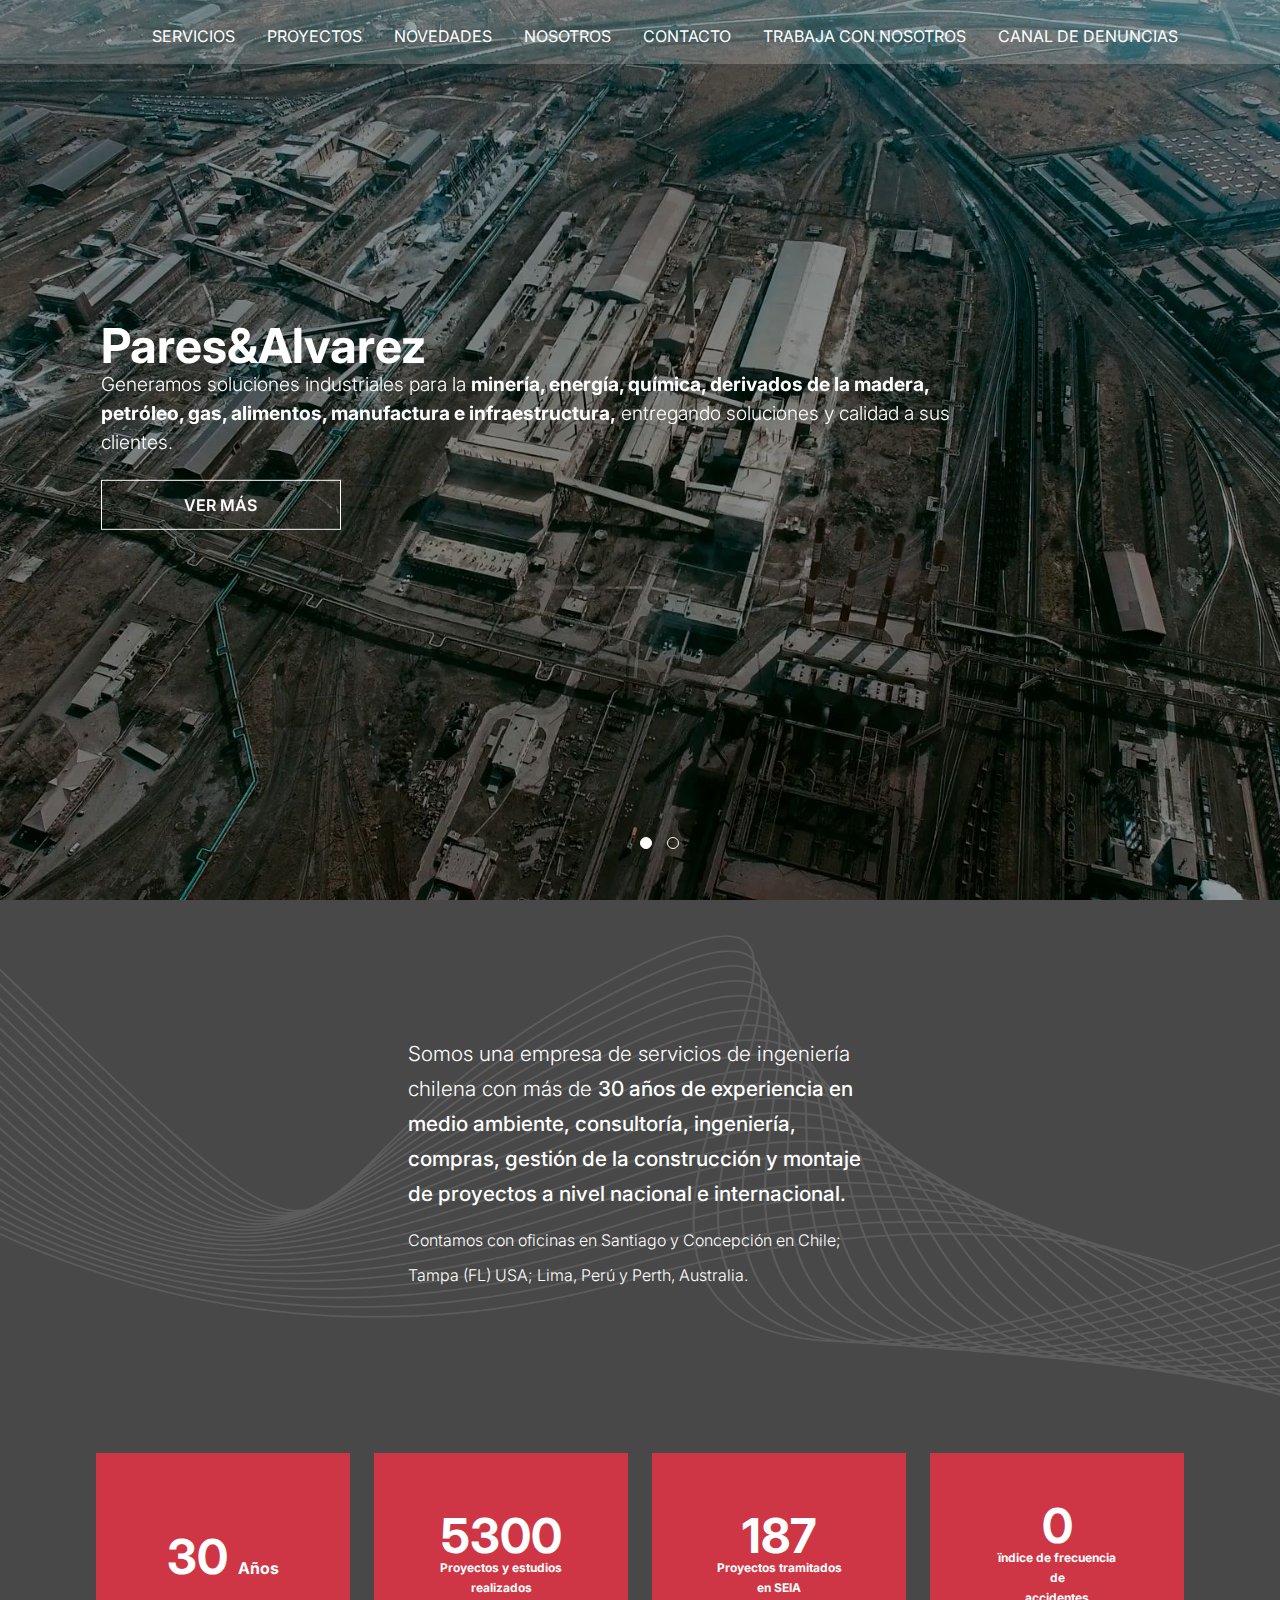
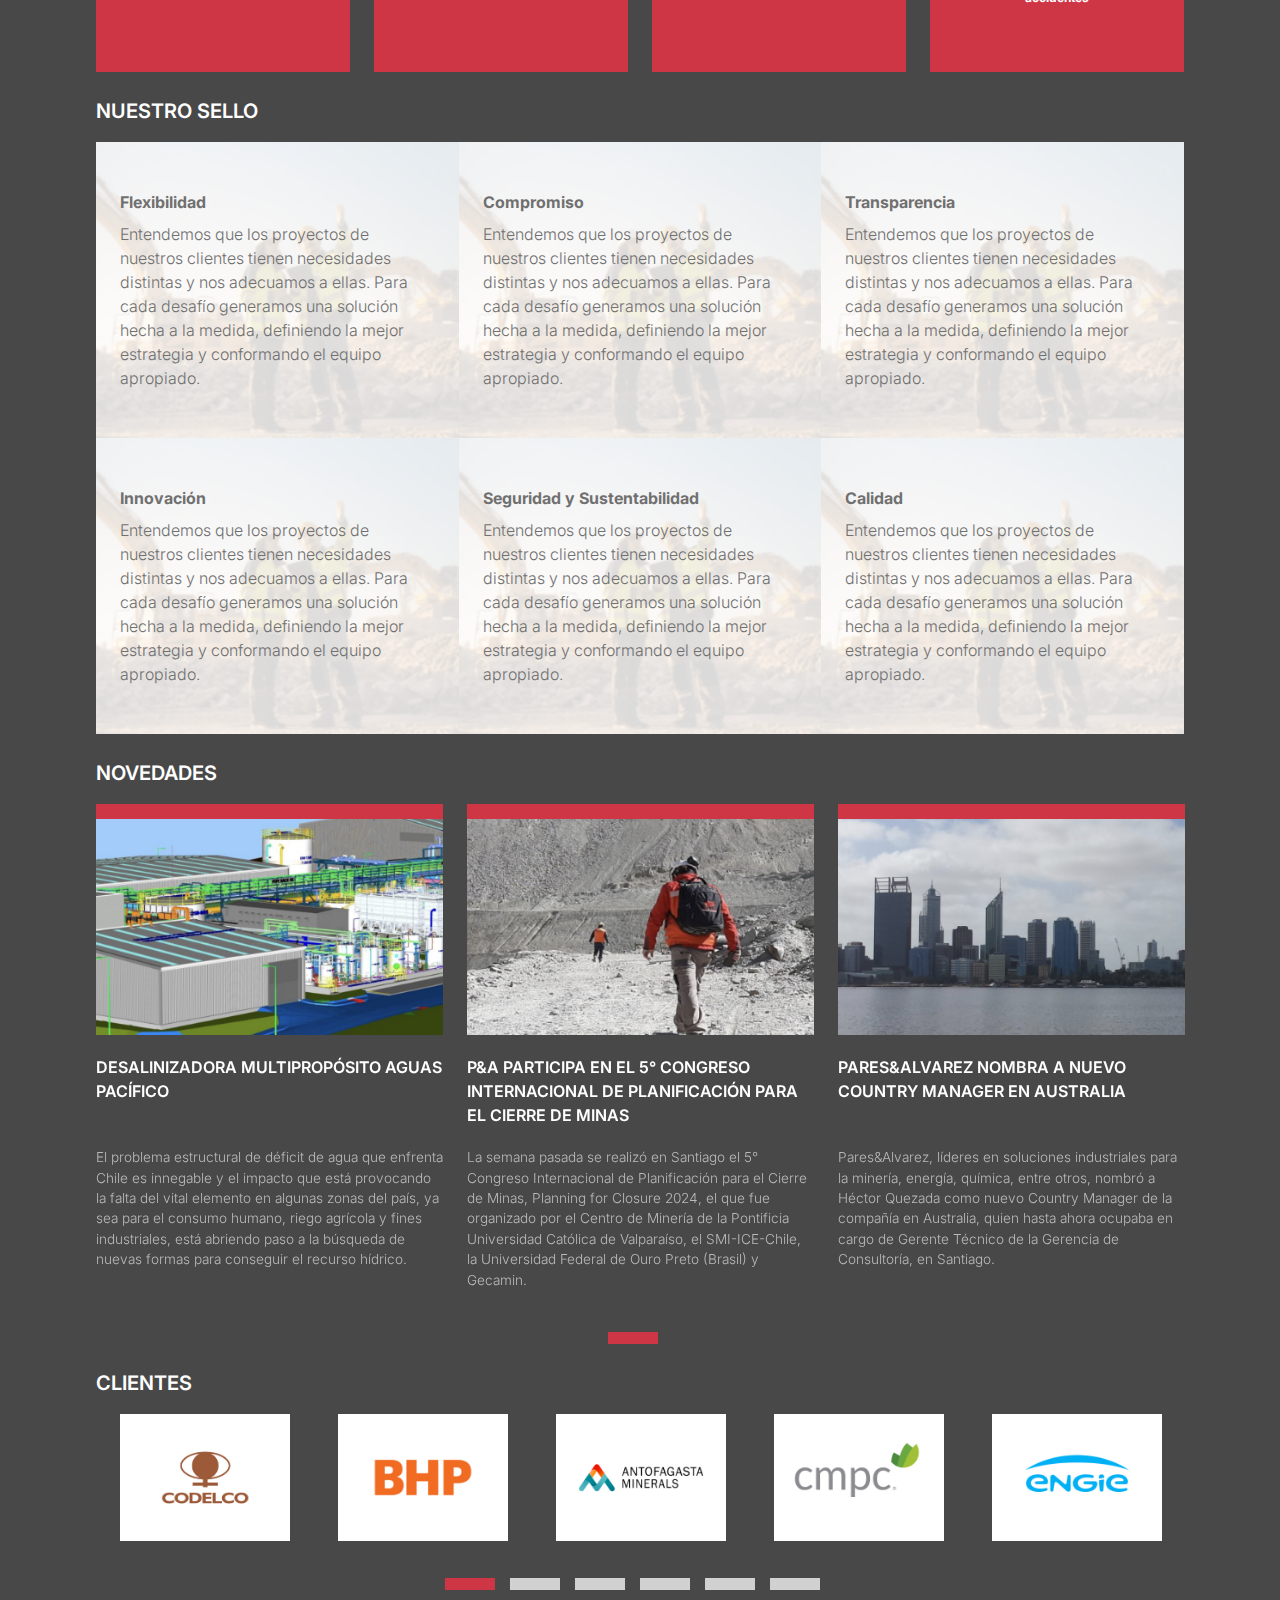
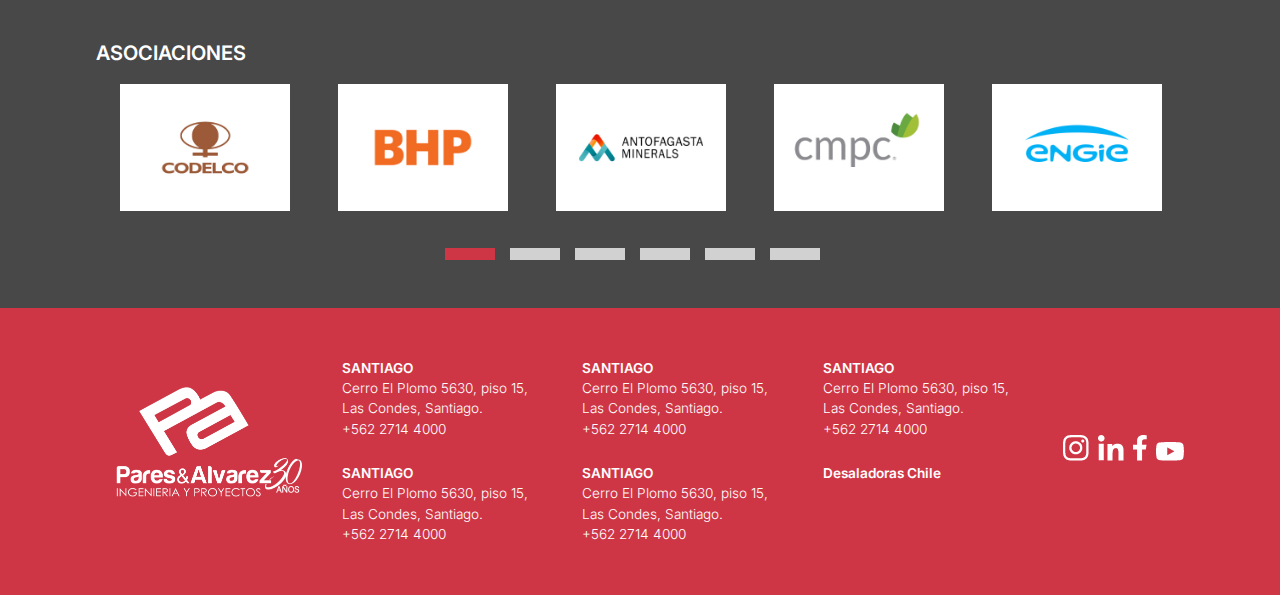
==== index.html @ e7b86f05 "first commit" ====
<!DOCTYPE html>
<html lang="en">
<head>
	<meta charset="UTF-8">
	<meta name="viewport" content="width=device-width, initial-scale=1.0">
	<link rel="stylesheet" href="css/bulma.min.css" />
	<link rel="stylesheet" href="css/main.css" />
	<link rel="stylesheet" href="css/menu.css" />
	<link rel="stylesheet" href="css/fontawesome/css/all.min.css" media="all"/>
	<link rel="stylesheet" href="js/slick/slick.min.css" />
	<link rel="preconnect" href="https://fonts.googleapis.com">
	<link rel="preconnect" href="https://fonts.gstatic.com" crossorigin>
	<link href="https://fonts.googleapis.com/css2?family=Inter:ital,opsz,wght@0,14..32,100..900;1,14..32,100..900&display=swap" rel="stylesheet">

	<script type="text/javascript" src="js/jquery-3.6.0.min.js"></script>
	<script type="text/javascript" src="js/main.js"></script>
	<script type="text/javascript" src="js/slick/slick.min.js"></script>
	<title>Pares&Alvarez</title>

</head>
<body>
	<header class="cabecera-sitio pt-4 pb-2">
		<div class="wrapper">
			<div class="columns is-vcentered is-mobile">
				<div class="column logo">
					<a href="">
						<img src="img/logo-header.png" alt="">
					</a>
				</div>
				<div class="column menu-rrss is-narrow">
					<div class="columns is-vcentered is-mobile">
						<div class="column menu">
							<nav>
								<ul>
									<li><a href="servicios.html">servicios</a></li>
									<li><a href="proyectos.html">proyectos</a></li>
									<li><a href="novedades.html">novedades</a></li>
									<li><a href="nosotros.html">nosotros</a></li>
									<li><a href="contacto.html">contacto</a></li>
									<li><a href="https://webmail.pyaing.cl/intranet/cv.php">trabaja con nosotros</a></li>
									<li><a href="https://denuncias.pya.cl/">canal de denuncias</a></li>
								</ul>
							</nav>
						</div>
						<div class="column rrss is-narrow">
							<a href=""></a>
						</div>
						<div class="column is-narrow is-hidden-tablet">
							<a href="" class="btn-movil">
								<i class="fa-solid fa-bars primero"></i>
							</a>
						</div>
					</div>
				</div>
			</div>
		</div>
	</header>
	<div class="banner-home" style="background: url(img/banner-home.jpg) center center / cover no-repeat;">
		<div class="slider-banner">
			<div class="item is-relative">
				<div class="contenido-banner px-5 mb-6">
					<p class="titulo-banner is">Pares&Alvarez</p>
					<p class="subtitulo-banner mb-5">Generamos soluciones industriales para la <strong>minería, energía, química, derivados de la madera, petróleo, gas, alimentos, manufactura e infraestructura,</strong> entregando soluciones y calidad a sus clientes.</p>
					<a class="btn-vermas" href="#">Ver Más</a>
				</div>
			</div>
			<div class="item is-relative">
				<div class="contenido-banner px-5 mb-6">
					<p class="titulo-banner is">Pares&Alvarez</p>
					<p class="subtitulo-banner mb-5">Generamos soluciones industriales para la <strong>minería, energía, química, derivados de la madera, petróleo, gas, alimentos, manufactura e infraestructura,</strong> entregando soluciones y calidad a sus clientes.</p>
					<a class="btn-vermas" href="#">Ver Más</a>
				</div>
			</div>
		</div>
		<div class="dots"></div>
	</div>
	<div class="py-6" style="background: url('img/bg-text.png') center center / cover no-repeat;">
		<div class="wrap">
			<div class="columns is-centered">
				<div class="column is-5 content contenido-home">
					<h2>
						Somos una empresa de servicios de ingeniería chilena con más de <strong>30 años de experiencia en medio ambiente, consultoría, ingeniería, compras, gestión de la construcción y montaje de proyectos a nivel nacional e internacional.</strong>
					</h2>
					<p class="is-size-6">Contamos con oficinas en Santiago y Concepción en Chile; Tampa (FL) USA; Lima, Perú y Perth, Australia.</p>
				</div>
			</div>			
		</div>
	</div>
	<div class="indicadores py-5">
		<div class="wrap">
			<div class="columns is-centered is-multiline is-mobile">
				<div class="column is-3-tablet is-6-mobile">
					<div class="cuadro-indicador">
						<p class="has-text-white is-size-1 has-text-weight-bold has-text-centered">30 <span class="is-size-6 has-text-white">Años</span></p>
					</div>
				</div>
				<div class="column is-3-tablet is-6-mobile">
					<div class="cuadro-indicador">
						<div>
						<p class="has-text-white is-size-1 has-text-weight-bold has-text-centered mb-3">5300 </p>
						<p class="has-text-white has-text-weight-bold has-text-centered is-size-7">Proyectos y estudios <br> realizados</p>							
						</div>
					</div>
				</div>
				<div class="column is-3-tablet is-6-mobile">
					<div class="cuadro-indicador">
						<div>
						<p class="has-text-white is-size-1 has-text-weight-bold has-text-centered mb-3">187 </p>
						<p class="has-text-white has-text-weight-bold has-text-centered is-size-7">Proyectos tramitados <br> en SEIA</p>							
						</div>
					</div>
				</div>
				<div class="column is-3-tablet is-6-mobile">
					<div class="cuadro-indicador">
						<div>
						<p class="has-text-white is-size-1 has-text-weight-bold has-text-centered mb-3">0  </p>
						<p class="has-text-white has-text-weight-bold has-text-centered is-size-7">ïndice de frecuencia de <br> accidentes</p>							
						</div>
					</div>
				</div>
			</div>
		</div>
	</div>
	<div class="nuestro-sello">
		<div class="wrap">
			<p class="titulo-seccion is-size-5 mb-4">NUESTRO SELLO</p>
			<div class="columns is-multiline is-gapless">
				<div class="column is-4 bg-sello">
					<div class="py-6 px-5" style="background:url(img/flexibilidad.png)  center center / cover no-repeat">
						<p class="has-text-weight-bold mb-2">Flexibilidad</p>
						<p class="has-text-weight-light">Entendemos que los proyectos de nuestros clientes tienen necesidades distintas y nos adecuamos a ellas. Para cada desafío generamos una solución hecha a la medida, definiendo la mejor estrategia y conformando el equipo apropiado.</p>
					</div>
					
				</div>
				<div class="column is-4 bg-sello">
					<div class="py-6 px-5" style="background:url(img/flexibilidad.png)  center center / cover no-repeat">
						<p class="has-text-weight-bold mb-2">Compromiso</p>
						<p class="has-text-weight-light">Entendemos que los proyectos de nuestros clientes tienen necesidades distintas y nos adecuamos a ellas. Para cada desafío generamos una solución hecha a la medida, definiendo la mejor estrategia y conformando el equipo apropiado.</p>
					</div>
					
				</div>
				<div class="column is-4 bg-sello">
					<div class="py-6 px-5" style="background:url(img/flexibilidad.png)  center center / cover no-repeat">
						<p class="has-text-weight-bold mb-2">Transparencia</p>
						<p class="has-text-weight-light">Entendemos que los proyectos de nuestros clientes tienen necesidades distintas y nos adecuamos a ellas. Para cada desafío generamos una solución hecha a la medida, definiendo la mejor estrategia y conformando el equipo apropiado.</p>
					</div>
					
				</div>
				<div class="column is-4 bg-sello">
					<div class="py-6 px-5" style="background:url(img/flexibilidad.png)  center center / cover no-repeat">
						<p class="has-text-weight-bold mb-2">Innovación</p>
						<p class="has-text-weight-light">Entendemos que los proyectos de nuestros clientes tienen necesidades distintas y nos adecuamos a ellas. Para cada desafío generamos una solución hecha a la medida, definiendo la mejor estrategia y conformando el equipo apropiado.</p>
					</div>
					
				</div>
				<div class="column is-4 bg-sello">
					<div class="py-6 px-5" style="background:url(img/flexibilidad.png)  center center / cover no-repeat">
						<p class="has-text-weight-bold mb-2">Seguridad y Sustentabilidad</p>
						<p class="has-text-weight-light">Entendemos que los proyectos de nuestros clientes tienen necesidades distintas y nos adecuamos a ellas. Para cada desafío generamos una solución hecha a la medida, definiendo la mejor estrategia y conformando el equipo apropiado.</p>
					</div>
					
				</div>
				<div class="column is-4 bg-sello">
					<div class="py-6 px-5" style="background:url(img/flexibilidad.png)  center center / cover no-repeat">
						<p class="has-text-weight-bold mb-2">Calidad</p>
						<p class="has-text-weight-light">Entendemos que los proyectos de nuestros clientes tienen necesidades distintas y nos adecuamos a ellas. Para cada desafío generamos una solución hecha a la medida, definiendo la mejor estrategia y conformando el equipo apropiado.</p>
					</div>
					
				</div>
			</div>
		</div>
	</div>
	<div class="novedades mt-5">
		<div class="wrap">
			<p class="titulo-seccion is-size-5 mb-4">NOVEDADES</p>
			<div class="columns slider-novedades is-flex flex-direction-column">
				<div class="column is-4">
					<div class="img-novedad">
						<div class="linea"></div>
						<figure class="image is-3by2">
						  <img src="img/nota1.png" />
						</figure>
					</div>
					<p class="titulo-novedad">
						DESALINIZADORA MULTIPROPÓSITO AGUAS PACíFICO
					</p>
					<div class="content extracto">
						<p>
							El problema estructural de déficit de agua que enfrenta Chile es innegable y el impacto que está provocando la falta del vital elemento en algunas zonas del país, ya sea para el consumo humano, riego agrícola y fines industriales, está abriendo paso a la búsqueda de nuevas formas para conseguir el recurso hídrico.
						</p>
					</div>
				</div>	
				<div class="column is-4">
					<div class="img-novedad">
						<div class="linea"></div>
						<figure class="image is-3by2">
						  <img src="img/nota2.png" />
						</figure>
					</div>
					<p class="titulo-novedad">
						P&A PARTICIPA EN EL 5° CONGRESO INTERNACIONAL DE PLANIFICACIóN PARA EL CIERRE DE MINAS
					</p>
					<div class="content extracto">
						<p>
							La semana pasada se realizó en Santiago el 5° Congreso Internacional de Planificación para el Cierre de Minas, Planning for Closure 2024, el que fue organizado por el Centro de Minería de la Pontificia Universidad Católica de Valparaíso, el SMI-ICE-Chile, la Universidad Federal de Ouro Preto (Brasil) y Gecamin.
						</p>
					</div>
				</div>
				<div class="column is-4">
					<div class="img-novedad">
						<div class="linea"></div>
						<figure class="image is-3by2">
						  <img src="img/nota3.png" />
						</figure>
					</div>
					<p class="titulo-novedad">
						PARES&ALVAREZ NOMBRA A NUEVO COUNTRY MANAGER EN AUSTRALIA
					</p>
					<div class="content extracto">
						<p>
							Pares&Alvarez, líderes en soluciones industriales para la minería, energía, química, entre otros, nombró a Héctor Quezada como nuevo Country Manager de la compañía en Australia, quien hasta ahora ocupaba en cargo de Gerente Técnico de la Gerencia de Consultoría, en Santiago.
						</p>
					</div>
				</div>			
			</div>
			<div class="dots rectangular"></div>
		</div>
	</div>
	<div class="clientes mt-5 is-relative">
		<div class="wrap">
			<p class="titulo-seccion is-size-5 mb-4">CLIENTES</p>
			<div class="slider-clientes">
				<div class="item px-5">
					<img src="img/codelco.jpg" alt="">
				</div>
				<div class="item px-5">
					<img src="img/bhp.jpg" alt="">
				</div>
				<div class="item px-5">
					<img src="img/antofagasta.jpg" alt="">
				</div>
				<div class="item px-5">
					<img src="img/cmpc.jpg" alt="">
				</div>
				<div class="item px-5">
					<img src="img/engie.jpg" alt="">
				</div>
				<div class="item px-5">
					<img src="img/Lundin-minind.png" alt="">
				</div>			
			</div>
			<div class="dots rectangular"></div>
		</div>
	</div>
	<div class="asociaciones my-6">
		<div class="wrap">
			<p class="titulo-seccion is-size-5 mb-4">ASOCIACIONES</p>
			<div class="slider-asociaciones">
				<div class="item px-5">
					<img src="img/codelco.jpg" alt="">
				</div>
				<div class="item px-5">
					<img src="img/bhp.jpg" alt="">
				</div>
				<div class="item px-5">
					<img src="img/antofagasta.jpg" alt="">
				</div>
				<div class="item px-5">
					<img src="img/cmpc.jpg" alt="">
				</div>
				<div class="item px-5">
					<img src="img/engie.jpg" alt="">
				</div>
				<div class="item px-5">
					<img src="img/Lundin-minind.png" alt="">
				</div>			
			</div>
			<div class="dots rectangular"></div>
		</div>
	</div>
	<footer>
		<div class="wrapper">
			<div class="columns is-multiline is-vcentered">
				<div class="column is-narrow" align="center">
					<img src="img/logo-footer.png" alt="">
				</div>
				<div class="column">
					<div class="columns is-multiline">
						<div class="column is-4">
							<p class="ciudad has-text-white">SANTIAGO</p>
							<p class="direccion"><a href="" class="has-text-white">Cerro El Plomo 5630, piso 15, <br>Las Condes, Santiago.</a></p>
							<p class="contacto"><a href="" class="has-text-white">+562 2714 4000</a></p>
						</div>
						<div class="column is-4">
							<p class="ciudad has-text-white">SANTIAGO</p>
							<p class="direccion"><a href="" class="has-text-white">Cerro El Plomo 5630, piso 15, <br>Las Condes, Santiago.</a></p>
							<p class="contacto"><a href="" class="has-text-white">+562 2714 4000</a></p>
						</div>
						<div class="column is-4">
							<p class="ciudad has-text-white">SANTIAGO</p>
							<p class="direccion"><a href="" class="has-text-white">Cerro El Plomo 5630, piso 15, <br>Las Condes, Santiago.</a></p>
							<p class="contacto"><a href="" class="has-text-white">+562 2714 4000</a></p>
						</div>
						<div class="column is-4">
							<p class="ciudad has-text-white">SANTIAGO</p>
							<p class="direccion"><a href="" class="has-text-white">Cerro El Plomo 5630, piso 15, <br>Las Condes, Santiago.</a></p>
							<p class="contacto"><a href="" class="has-text-white">+562 2714 4000</a></p>
						</div>
						<div class="column is-4">
							<p class="ciudad has-text-white">SANTIAGO</p>
							<p class="direccion"><a href="" class="has-text-white">Cerro El Plomo 5630, piso 15, <br>Las Condes, Santiago.</a></p>
							<p class="contacto"><a href="" class="has-text-white">+562 2714 4000</a></p>
						</div>
						<div class="column is-4">
							<p class="ciudad has-text-white">Desaladoras Chile</p>

						</div>
					</div>
				</div>
				<div class="column is-narrow redes" align="center">
					<a href=""><img src="img/instagram.png" alt=""></a>
					<a href=""><img src="img/linkedin.png" alt=""></a>
					<a href=""><img src="img/facebook.png" alt=""></a>
					<a href=""><img src="img/youtube.png" alt=""></a>
				</div>
			</div>
		</div>
	</footer>
</body>
</html>
---- css/main.css ----
:root {
    --primary-color: #cf3645;
    --secondary-color: #2ecc71;
    --accent-color: #e74c3c;
    --text-color: #707070;
}
*{
    padding: 0;
    margin: 0;
    text-decoration: none;
    list-style: none;
    box-sizing: border-box;
    font-family: "Inter", system-ui;
    color: var(--text-color );
}
body{
    width: 100%;
    max-width: 1920px;
    margin: 0 auto;
    background: #484848;
}
@font-face{
    font-family: dklong;
    src: url(../font/DKLongreach.otf);
}
@font-face{
    font-family: todayshop;
    src: url(../font/TodaySHOP-Bold.otf);
}
.rojo{
    color: var(--primary-color);
}
.dklong{
    font-family: dklong;
}
.today{
    font-family: todayshop;
}
.banner-home{
    height: 100vh;
}
.slider-banner{
    position: absolute;
    top: 50%;
    left: 6%;
    transform: translate(0%,-50%);
}
.contenido-banner{
    width: 90%;
    max-width: 900px;
}
.titulo-banner{
    color: #FFF;
    font-family: "Inter", system-ui;
    font-size: 3em;
    font-style: normal;
    font-weight: 700;
    line-height: 48px;
}
.subtitulo-banner{
    color: #ffffff;
    font-family: "Inter", system-ui;
    font-size: 1.2em;
    font-style: normal;
    font-weight: 300;
    strong{
        color: #fff;
    }
}
.btn-vermas{
    display: flex;
    width: 240px;
    padding: 12px;
    flex-direction: column;
    justify-content: center;
    align-items: center;
    color: #fff;
    border: 1px solid #fff;
    text-transform: uppercase;
    font-weight: 600;
    transition: background 0.3s ease;
}
.btn-vermas:hover{
    color: #fff;
    background: #ff1915;
    border: none;
}
.slick-dots {
    text-align: center;
    display: flex !important;
    align-items: center;
    justify-content: center;
    position: absolute;
    bottom: 5%;
    left:50%;
    transform: translate(0,-50%);
}
.slick-dots li {
    margin-right: 15px;
}
.slick-dots li button {
    background: none;
    border: 1px solid #FFF;
    font-size: 0;
    line-height: 0;
    width: 12px;
    height: 12px;
    padding: 0;
    border-radius: 50%;
    outline: none;
    display: block;
    cursor: pointer;
}
.slick-dots li.slick-active button {
    background: #FFF;
}
.contenido-home{
    padding: 100px 0;
}
.contenido-home p,
.contenido-home h2{
    color: #ffffff;
    font-size: 1.3em;
    font-weight: 300;
    line-height: 35px;
}
.contenido-home h2 strong{
    color: #ffffff !important;
    font-weight: 500;
}
.wrap{
    width: 85%;
    margin: 0 auto;
}
.bg-sello{
    background: #ffffff;
    transition: background 0.5s ease;
}
.bg-sello:hover{
    background: rgb(212, 69, 87);
    p{
        color: #ffffff;
    }
}
.cuadro-indicador{
    background:var(--primary-color);
/*    height: 350px;*/
    display: grid;
    place-items: center;
    padding: 25%;
    transition: background 0.5s ease;
}
.cuadro-indicador:hover{
    background: #ba2d3b;
}
.cuadro-indicador p, 
.cuadro-indicador span{
    line-height: 20px;
}
.titulo-seccion{
    color: #ffffff;
    font-weight: 600;
}
.img-novedad{
    position: relative;
    overflow: hidden;    
}
.img-novedad figure img{
    transition: transform 0.3s ease;
}
.img-novedad .linea {
    position: absolute;
    top: 0;
    left: 0;
    width: 100%;
    height: 15px;
    background-color: var(--primary-color);
    transition: height 0.3s ease;
    z-index: 1;
}

.img-novedad:hover{ 
    .linea {
        height: 25px; /* Aumenta el alto de la línea en 5px al hacer hover */
    }    
}
.img-novedad:hover figure img{
        transform: scale(1.1);
}
figure img{
    object-fit: cover;
}
p.titulo-novedad{
    color: #ffffff;
    text-transform: uppercase;
    margin: 20px 0;
    font-weight: 600;
}
.extracto p{
    color: #B9B9B9;
    font-weight: 300;
    font-size: 0.85em;
}
footer{
    background: var(--primary-color);
/*    margin-top: 60px;*/

    .wrapper{
        padding: 50px 0;
    }
}
.rectangular .slick-dots{
    bottom: unset;
    left: unset;
    transform: unset;
    position: relative;
    margin-top: 30px;
}
.rectangular .slick-dots li button {
    background:#D1D1D1;
    border-radius: 0%;
    width: 50px;
    border: none;
}
.rectangular .slick-dots li.slick-active button {
    background: var(--primary-color);
}
footer p{
    font-size: 0.85em;
    font-weight: 300;
}
footer p.ciudad{
    font-weight: 600;
}
footer .redes a:not(:last-child){
    padding-right: 5px;
}
.titulo-banner-interior {
    position: absolute;
    top: 50%;
    left: 7%;
    font-size: 4em;
}
#banner-interior {
    position: relative;
    height: 70vh;
    /* min-height: 700px; */
    background-position: center !important;
    background-size: cover !important;
    background-repeat: no-repeat !important;
}
.contenedor-cuadro-servicio {
    width: 180px;
    max-width: 100%;
    padding: 10px;
    background:var(--primary-color);
    transition: background 0.3s ease;
    p{
        color: #ffffff !important;
        font-size: 0.85em;
        line-height: 15px;
    }
}
.contenedor-categoria {
    max-width: 100%;
    padding: 10px;
    border:1px solid #ffffff;    
    transition: background 0.3s ease;
    min-height:50px;
    p{
        color: #ffffff !important;
        font-size: 0.85em;
        line-height: 15px;
    }
}
.contenedor-categoria:hover,
.contenedor-categoria.active{
    border:none;
    background:var(--primary-color);
}
.contenido-servicio p{
    color: #ffffff;
}

.contenedor-cuadro-servicio:hover,
.contenedor-cuadro-servicio.active {
    background:#95333c;
}
/* Estilos para el botón */
.btn-cotiza {
  max-width: 100%;
    width: 600px;
    display: inline-block;
    padding: 25px 30px;
    border: 1px solid white;
    border-radius: 50px;
    background-color: transparent;
    color: white;
    font-weight: bold;
    text-align: center;
    text-decoration: none;
    transition: all 0.3s ease;
}

.btn-cotiza:hover {
  background-color: white; 
  color: black;
}
.interior-nota p,
.interior-nota ul,
.interior-nota ol{
    font-weight: 200;
}
.interior-nota p,
.interior-nota strong{
    color: #ffffff;
}
a.volver{
    color: #A7A7A7;
}
.compartir img{
    max-width: 20px;
}
a.grid__item{
    width: 100%;
}
.grid__item {
 align-items: center;
 justify-content: center;
 color: inherit;
 text-decoration: none;
 padding:0 4px;
 }
 .grid__description.active {
 max-height: 100%;
 }
 .grid__description {
 max-height: 0;
 overflow: hidden;
 /*   background: #aaa; */
 width:100%;
 
 }
 .cuadro-gris{
    background: #717171 ;
    min-height: 200px;
 }
@media (max-width: 768px) {
  .btn-cotiza {
    font-size: 14px;
  }
}

@media (max-width: 480px) {
  .btn-cotiza {
    font-size: 12px;
  }
}
@media screen and (min-width: 48em) {
    .grid {
    display: grid;
    grid-template-areas:
    "item item item"
    "desc desc desc";
    grid-template-columns: 1fr 1fr 1fr;
    }
    .grid__description {
    grid-area: desc;
    }               
}
---- css/menu.css ----
header.cabecera-sitio {

    position: absolute;
    top: 0;
    left: 0;
    width: 100%;
    z-index: 99;
    transition: background 0.5s ease;
}
header.cabecera-sitio:hover{
        background: rgba(255, 255, 255, 0.2);
}
.wrapper {
    padding: 0 1em;
    max-width: 85%;
    margin: 0 auto;
}
.cabecera-sitio .menus {
    padding: 1em 0
}

.cabecera-sitio .menu {
    justify-content: left;
    font-size: 1em
}

.cabecera-sitio .menu.menu-right {
    text-align: right
}

.cabecera-sitio .menu.menu-right ul {
    width: 100%;
    justify-content: right
}

.cabecera-sitio .menu ul {
    display: flex;
    flex-wrap: wrap
}

.cabecera-sitio .menu li {
    padding: 0 .5em
}

.cabecera-sitio .menu li a {
    color: #fff;
    display: block;
    padding: .5em;
    text-transform: uppercase;
    font-family: Inter;
    font-size: 1em;

}

.cabecera-sitio .menu-top .icon {
    position: relative
}

.cabecera-sitio .menu-top .icon .tag {
    padding: 0;
    width: 20px;
    height: 20px;
    position: absolute;
    top: -10px;
    left: 10px;
    color: #fff;
    font-size: .7em
}

.cabecera-sitio .btn-movil {
    margin-top: -5px;
    display: block;
    width: 40px;
    height: 40px;
    line-height: 40px;
    text-align: center;
    padding: 0;
    display: flex;
    align-items: center;
    justify-content: center;
    color: #fff;
}

.cabecera-sitio .btn-movil i {
    font-size: 2em;
    display: inline-block;
    color:#ffffff !important;
}
ul.sub-menu {
    flex-direction: column;
    position: absolute;
    background: #196cac;
    z-index: 99;
    display: none !important;
    width:250px;
    border-radius:5px;
}
ul.menu li:last-child .sub-menu {
    right:0;
}
ul.sub-menu li a {
    font-size:0.9rem !important;
}
/* li.menu-item-has-children:hover > ul.sub-menu {
    display: block !important;
} */
.menu-item-has-children > a::after {
    border-style: solid;
    border-width: 0.15em 0.15em 0 0;
    content: '';
    display: inline-block;
    height: 0.45em;
    left: 0.35em;
    position: relative;
    top: 0.15em;
    vertical-align: middle;
    width: 0.45em;
    top: -1px;
    transform: rotate(135deg);
}
@media(max-width: 768px) {

    ul.sub-menu {
        display: block !important;
        position: relative;
        width:100%;
        background:#0e426a;
        border-radius:0;
    }
    ul.sub-menu.active{
        display:block !important;
    }
    ul.sub-menu li a {
        padding: 0.5em 1em !important;
    }
    
    header .menu {
        display: none
    }

    header .menu.active {
        display: block;
        position: absolute;
        padding: 0;
        top: 100%;
        width: 100%;
        left: 0;
        background: #3c3c3c;
        z-index: 9999
    }

    header .menu.active ul {
        flex-direction: column
    }

    header .menu.active ul li {
        padding: 0
    }

    header .menu.active ul li a {
        padding: 1em;
        background: #3c3c3c;
        color: #fff
    }

    header .menu.active ul li a:hover {
        opacity: 1
    }

    .cabecera-sitio .logo img {
        max-width: 100px !important;
    }
}
@media (min-width: 1024px){
    li.menu-item-has-children:hover > ul.sub-menu {
    display: block !important;
}
}
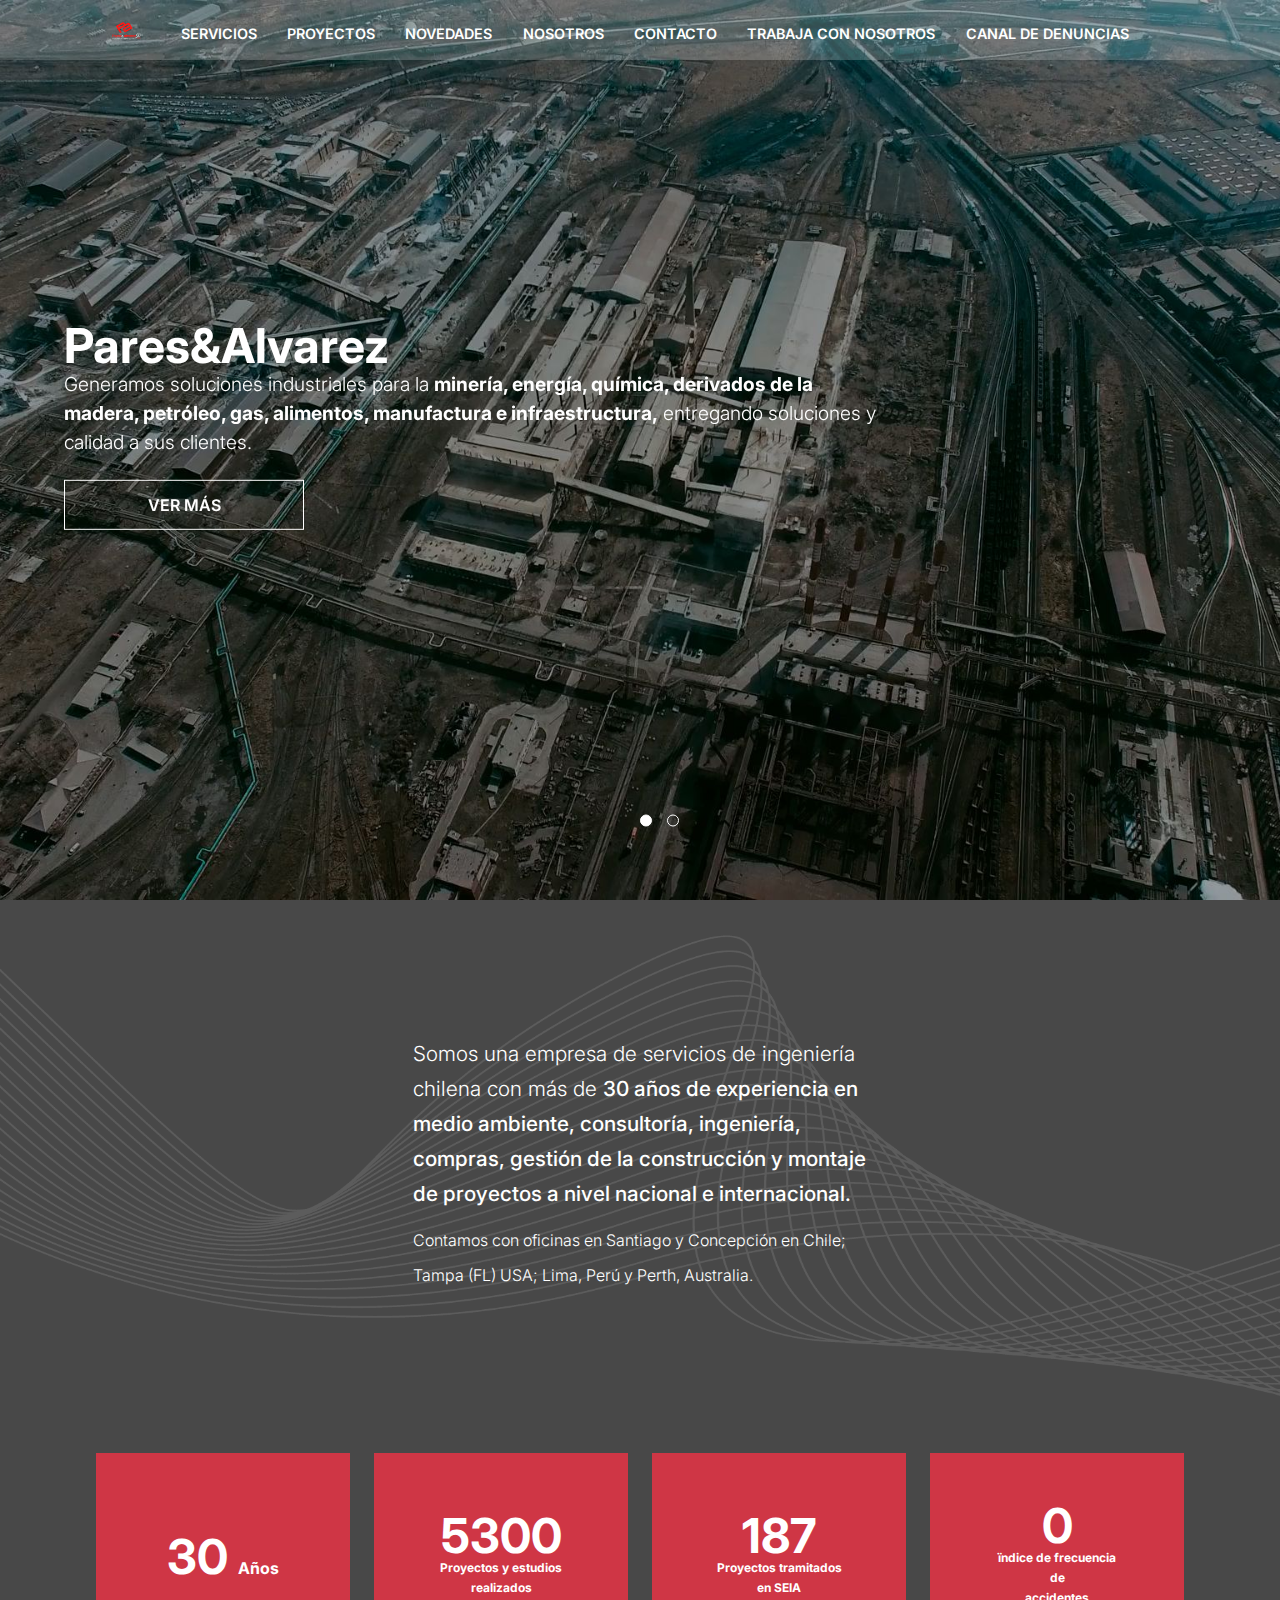
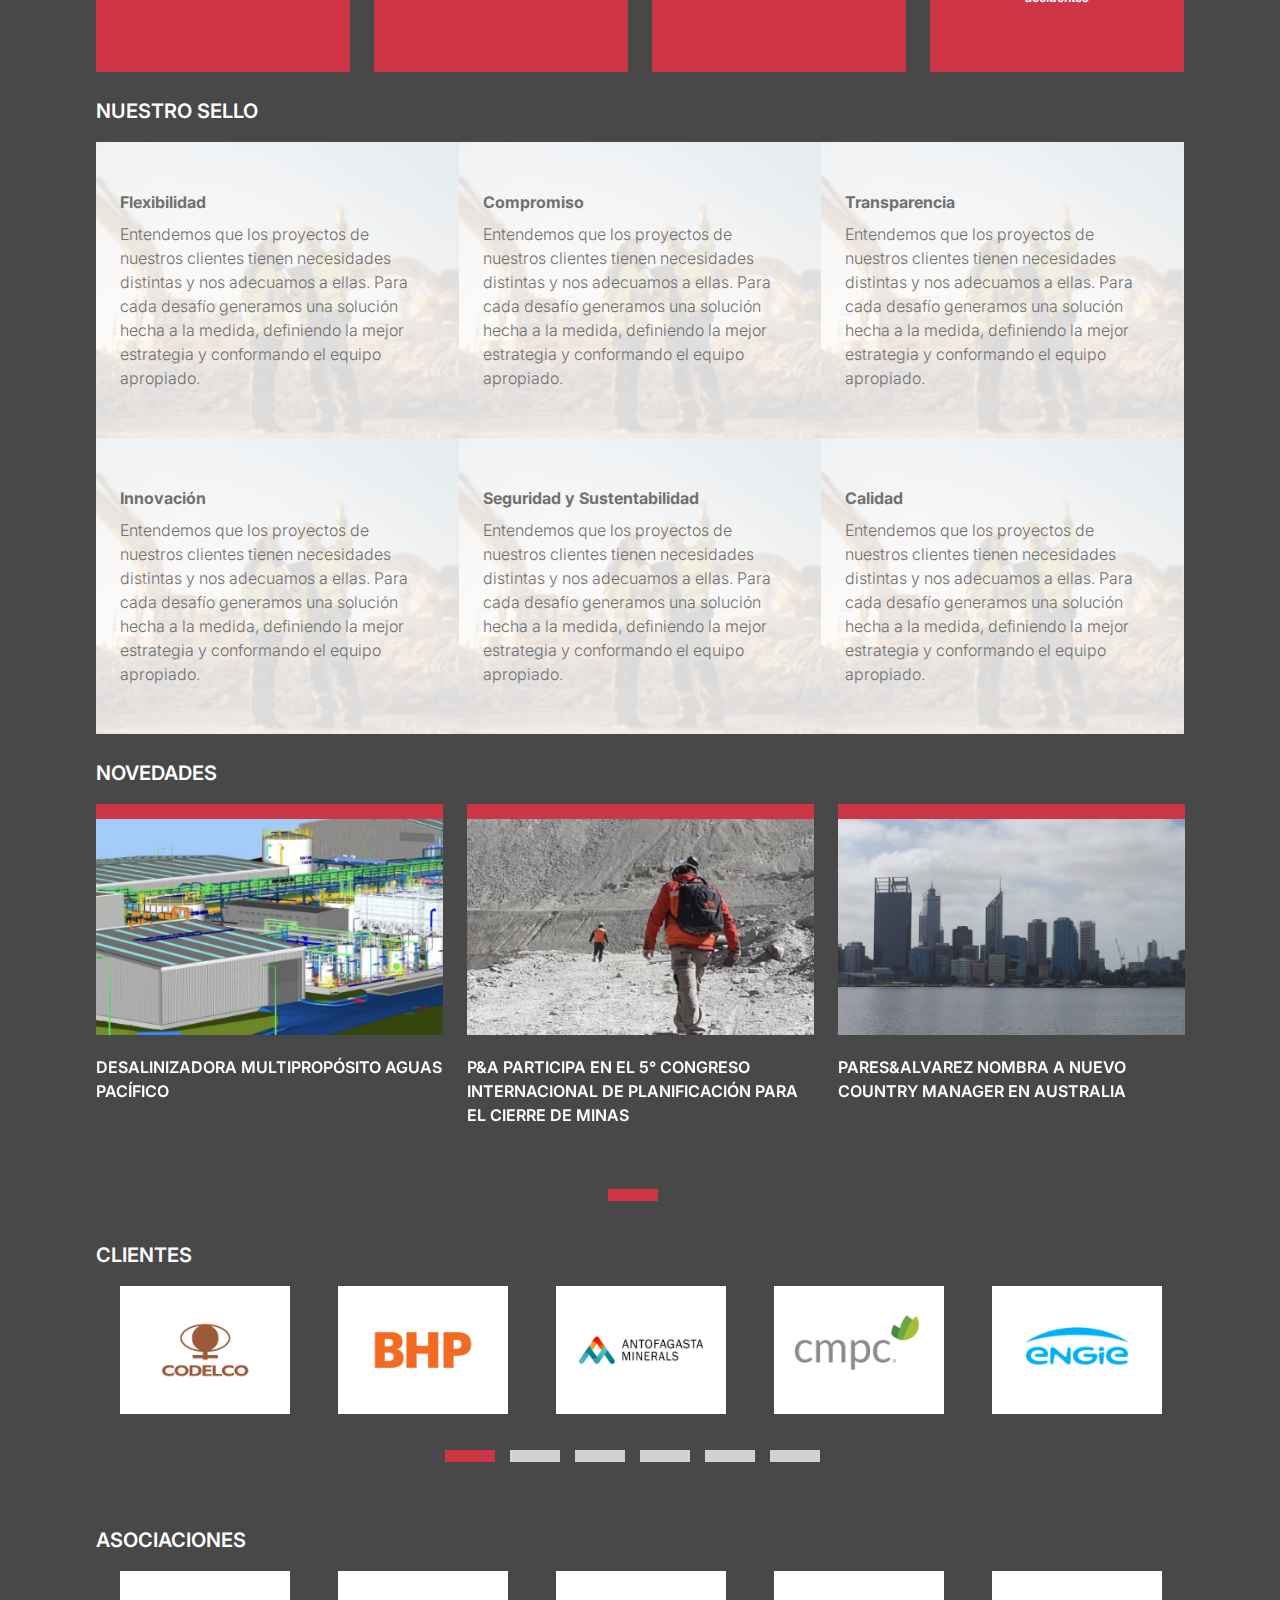
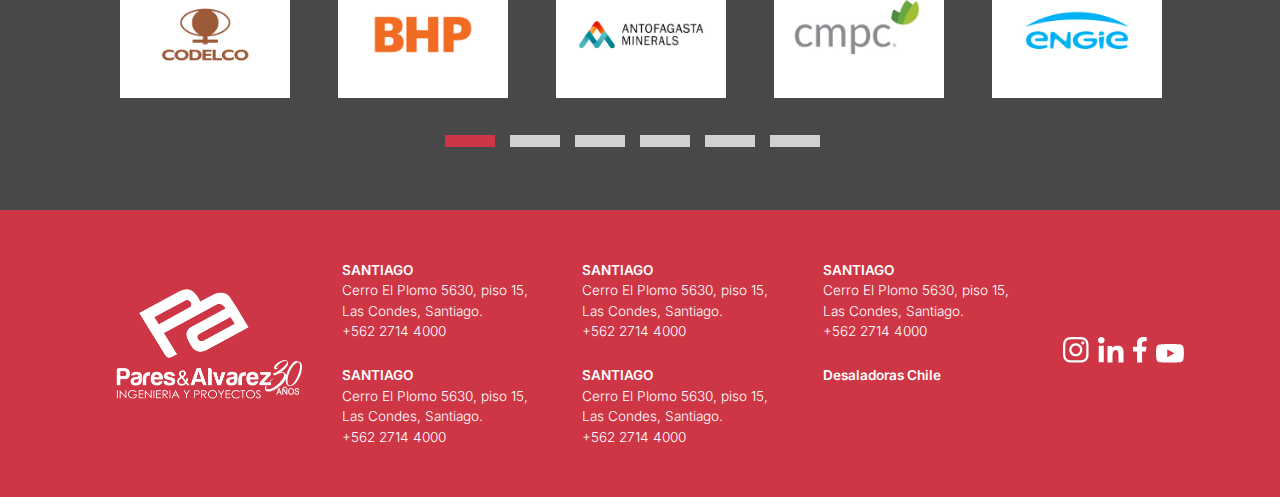
==== commit 8914690a: "actualizacion 02-10" ====
--- a/index.html
+++ b/index.html
@@ -74,9 +74,9 @@
 		</div>
 		<div class="dots"></div>
 	</div>
-	<div class="py-6" style="background: url('img/bg-text.png') center center / cover no-repeat;">
-		<div class="wrap">
-			<div class="columns is-centered">
+	<div class="py-6" style="background: url('img/bg-text.png'); background-position: top;background-repeat: no-repeat; background-size: cover;">
+		<div class="wrap">
+			<div class="columns is-centered mx-0">
 				<div class="column is-5 content contenido-home">
 					<h2>
 						Somos una empresa de servicios de ingeniería chilena con más de <strong>30 años de experiencia en medio ambiente, consultoría, ingeniería, compras, gestión de la construcción y montaje de proyectos a nivel nacional e internacional.</strong>
@@ -91,13 +91,13 @@
 			<div class="columns is-centered is-multiline is-mobile">
 				<div class="column is-3-tablet is-6-mobile">
 					<div class="cuadro-indicador">
-						<p class="has-text-white is-size-1 has-text-weight-bold has-text-centered">30 <span class="is-size-6 has-text-white">Años</span></p>
+						<p class="has-text-white is-size-1 is-size-3-mobile has-text-weight-bold has-text-centered">30 <span class="is-size-6 has-text-white">Años</span></p>
 					</div>
 				</div>
 				<div class="column is-3-tablet is-6-mobile">
 					<div class="cuadro-indicador">
 						<div>
-						<p class="has-text-white is-size-1 has-text-weight-bold has-text-centered mb-3">5300 </p>
+						<p class="has-text-white is-size-1 is-size-3-mobile has-text-weight-bold has-text-centered mb-3">5300 </p>
 						<p class="has-text-white has-text-weight-bold has-text-centered is-size-7">Proyectos y estudios <br> realizados</p>							
 						</div>
 					</div>
@@ -105,7 +105,7 @@
 				<div class="column is-3-tablet is-6-mobile">
 					<div class="cuadro-indicador">
 						<div>
-						<p class="has-text-white is-size-1 has-text-weight-bold has-text-centered mb-3">187 </p>
+						<p class="has-text-white is-size-1 is-size-3-mobile has-text-weight-bold has-text-centered mb-3">187 </p>
 						<p class="has-text-white has-text-weight-bold has-text-centered is-size-7">Proyectos tramitados <br> en SEIA</p>							
 						</div>
 					</div>
@@ -113,7 +113,7 @@
 				<div class="column is-3-tablet is-6-mobile">
 					<div class="cuadro-indicador">
 						<div>
-						<p class="has-text-white is-size-1 has-text-weight-bold has-text-centered mb-3">0  </p>
+						<p class="has-text-white is-size-1 is-size-3-mobile has-text-weight-bold has-text-centered mb-3">0  </p>
 						<p class="has-text-white has-text-weight-bold has-text-centered is-size-7">ïndice de frecuencia de <br> accidentes</p>							
 						</div>
 					</div>
@@ -175,6 +175,7 @@
 			<p class="titulo-seccion is-size-5 mb-4">NOVEDADES</p>
 			<div class="columns slider-novedades is-flex flex-direction-column">
 				<div class="column is-4">
+					<a href="interior-noticia.html">
 					<div class="img-novedad">
 						<div class="linea"></div>
 						<figure class="image is-3by2">
@@ -184,13 +185,15 @@
 					<p class="titulo-novedad">
 						DESALINIZADORA MULTIPROPÓSITO AGUAS PACíFICO
 					</p>
-					<div class="content extracto">
+					<!-- <div class="content extracto">
 						<p>
 							El problema estructural de déficit de agua que enfrenta Chile es innegable y el impacto que está provocando la falta del vital elemento en algunas zonas del país, ya sea para el consumo humano, riego agrícola y fines industriales, está abriendo paso a la búsqueda de nuevas formas para conseguir el recurso hídrico.
 						</p>
-					</div>
+					</div> -->
+					</a>
 				</div>	
 				<div class="column is-4">
+					<a href="interior-noticia.html">
 					<div class="img-novedad">
 						<div class="linea"></div>
 						<figure class="image is-3by2">
@@ -200,13 +203,16 @@
 					<p class="titulo-novedad">
 						P&A PARTICIPA EN EL 5° CONGRESO INTERNACIONAL DE PLANIFICACIóN PARA EL CIERRE DE MINAS
 					</p>
+					<!-- 
 					<div class="content extracto">
 						<p>
 							La semana pasada se realizó en Santiago el 5° Congreso Internacional de Planificación para el Cierre de Minas, Planning for Closure 2024, el que fue organizado por el Centro de Minería de la Pontificia Universidad Católica de Valparaíso, el SMI-ICE-Chile, la Universidad Federal de Ouro Preto (Brasil) y Gecamin.
 						</p>
-					</div>
+					</div> -->
+					</a>
 				</div>
 				<div class="column is-4">
+					<a href="interior-noticia.html">
 					<div class="img-novedad">
 						<div class="linea"></div>
 						<figure class="image is-3by2">
@@ -216,11 +222,12 @@
 					<p class="titulo-novedad">
 						PARES&ALVAREZ NOMBRA A NUEVO COUNTRY MANAGER EN AUSTRALIA
 					</p>
-					<div class="content extracto">
+					<!-- <div class="content extracto">
 						<p>
 							Pares&Alvarez, líderes en soluciones industriales para la minería, energía, química, entre otros, nombró a Héctor Quezada como nuevo Country Manager de la compañía en Australia, quien hasta ahora ocupaba en cargo de Gerente Técnico de la Gerencia de Consultoría, en Santiago.
 						</p>
-					</div>
+					</div> -->
+					</a>
 				</div>			
 			</div>
 			<div class="dots rectangular"></div>
--- a/css/main.css
+++ b/css/main.css
@@ -42,12 +42,13 @@
 .slider-banner{
     position: absolute;
     top: 50%;
-    left: 6%;
+    /* left: 6%; */
     transform: translate(0%,-50%);
 }
 .contenido-banner{
     width: 90%;
     max-width: 900px;
+    padding-left: 5% !important;
 }
 .titulo-banner{
     color: #FFF;
@@ -97,6 +98,7 @@
 }
 .slick-dots li {
     margin-right: 15px;
+    margin-bottom: 15px;
 }
 .slick-dots li button {
     background: none;
@@ -128,6 +130,11 @@
     color: #ffffff !important;
     font-weight: 500;
 }
+.contenido-nosotros p strong,
+.contenido-nosotros p{
+    color: #ffffff !important;
+    font-weight: 500;
+}
 .wrap{
     width: 85%;
     margin: 0 auto;
@@ -209,20 +216,24 @@
         padding: 50px 0;
     }
 }
-.rectangular .slick-dots{
+.rectangular .slick-dots,
+.slider-galeria .slick-dots{
     bottom: unset;
     left: unset;
     transform: unset;
     position: relative;
     margin-top: 30px;
-}
-.rectangular .slick-dots li button {
+    flex-wrap: wrap;
+}
+.rectangular .slick-dots li button,
+.slider-galeria .slick-dots li button {
     background:#D1D1D1;
     border-radius: 0%;
     width: 50px;
     border: none;
 }
-.rectangular .slick-dots li.slick-active button {
+.rectangular .slick-dots li.slick-active button,
+.slider-galeria .slick-dots li.slick-active button {
     background: var(--primary-color);
 }
 footer p{
@@ -239,7 +250,7 @@
     position: absolute;
     top: 50%;
     left: 7%;
-    font-size: 4em;
+    font-size: 3em;
 }
 #banner-interior {
     position: relative;
@@ -250,7 +261,8 @@
     background-repeat: no-repeat !important;
 }
 .contenedor-cuadro-servicio {
-    width: 180px;
+    position: relative;
+    width: 150px;
     max-width: 100%;
     padding: 10px;
     background:var(--primary-color);
@@ -285,6 +297,19 @@
 .contenedor-cuadro-servicio:hover,
 .contenedor-cuadro-servicio.active {
     background:#95333c;
+}
+.contenedor-cuadro-servicio.active::after {
+    transform: translate(-50%, 0);
+    content: '';
+    position: absolute;
+    bottom: -25px;
+    left: 50%;
+    width: 30px;
+    height: 15px;
+    background-image: url(../img/crevron.png);
+    background-size: contain;
+    background-repeat: no-repeat;
+    background-position: center;
 }
 /* Estilos para el botón */
 .btn-cotiza {
@@ -345,13 +370,95 @@
     background: #717171 ;
     min-height: 200px;
  }
+ .contenedor-persona{
+    background: #ffffff;
+        display: flex;
+        flex-direction: column;
+        justify-content: flex-end; /* Esto alinea el contenido (la imagen) al fondo del div */
+        height: 100%; /* Ajusta el tamaño según sea necesario */
+        transition: background 0.3s ease;
+ }
+ .contenedor-persona:hover,
+ .contenedor-persona.active{
+    background: #cf3646;
+ }
+ .contenedor-persona:hover img.fade{
+    opacity: 1;
+ }
+ .contenedor-persona img.fade{
+    opacity: 0.5;
+ }
+ .contenedor-ejecutivos{
+    background: #393939;
+ }
+ .contenedor-sucursal {
+    max-width: 100%;
+    padding: 15px;   
+    background: #cf3744;
+    transition: all 0.3s ease;
+    min-height:50px;
+    p{
+        color: #ffffff !important;
+        font-size: 0.85em;
+        line-height: 15px;
+        text-align: left;
+    }
+}
+a.sucursales{
+    opacity: 0.6;
+    .info-sucursal p{
+        color: #ffffff;
+        text-align: left;
+        padding-left: 15px;
+    }
+}
+a.sucursales:hover,
+a.sucursales.active{
+    opacity: 1;
+}
+input.submit{
+    letter-spacing: 3px;
+    background: #CF3744;
+    border: none;
+    color: #ffffff;
+    width: 100%;
+    max-width: 200px;
+    height: 40px;
+    text-transform: uppercase;
+    font-weight: 500;
+    transition: all 0.3s ease;
+}
+input.submit:hover{
+    background: #8c3f46;
+}
 @media (max-width: 768px) {
+    .contenido-home h2{
+        font-size: 1.1em;
+    }
+    .rectangular .slick-dots li button {
+        width: 25px;
+    }
+    .titulo-banner{
+        font-size: 2em;
+    }
+    .subtitulo-banner{
+        font-size: 1em;
+    }
   .btn-cotiza {
     font-size: 14px;
   }
+  .titulo-banner-interior {
+    font-size: 2em;
+}
 }
 
 @media (max-width: 480px) {
+    .cuadro-indicador{
+        padding: 20% 10%;
+    }
+    .cuadro-indicador p, .cuadro-indicador span {
+        line-height: 15px;
+    }
   .btn-cotiza {
     font-size: 12px;
   }
@@ -366,5 +473,21 @@
     }
     .grid__description {
     grid-area: desc;
-    }               
+    } 
+    .grid.directorio {
+        display: grid;
+        grid-template-areas:
+        "item item item item item"
+        "desc desc desc desc desc";
+        grid-template-columns: 1fr 1fr 1fr 1fr 1fr;
+
+        }   
+        .grid.ejecutivos {
+            display: grid;
+            grid-template-areas:
+            "item item item item"
+            "desc desc desc desc";
+            grid-template-columns: 1fr 1fr 1fr 1fr;
+    
+            }                 
 }--- a/css/menu.css
+++ b/css/menu.css
@@ -48,7 +48,8 @@
     padding: .5em;
     text-transform: uppercase;
     font-family: Inter;
-    font-size: 1em;
+    font-size: 0.9em;
+    font-weight: 600;
 
 }
 
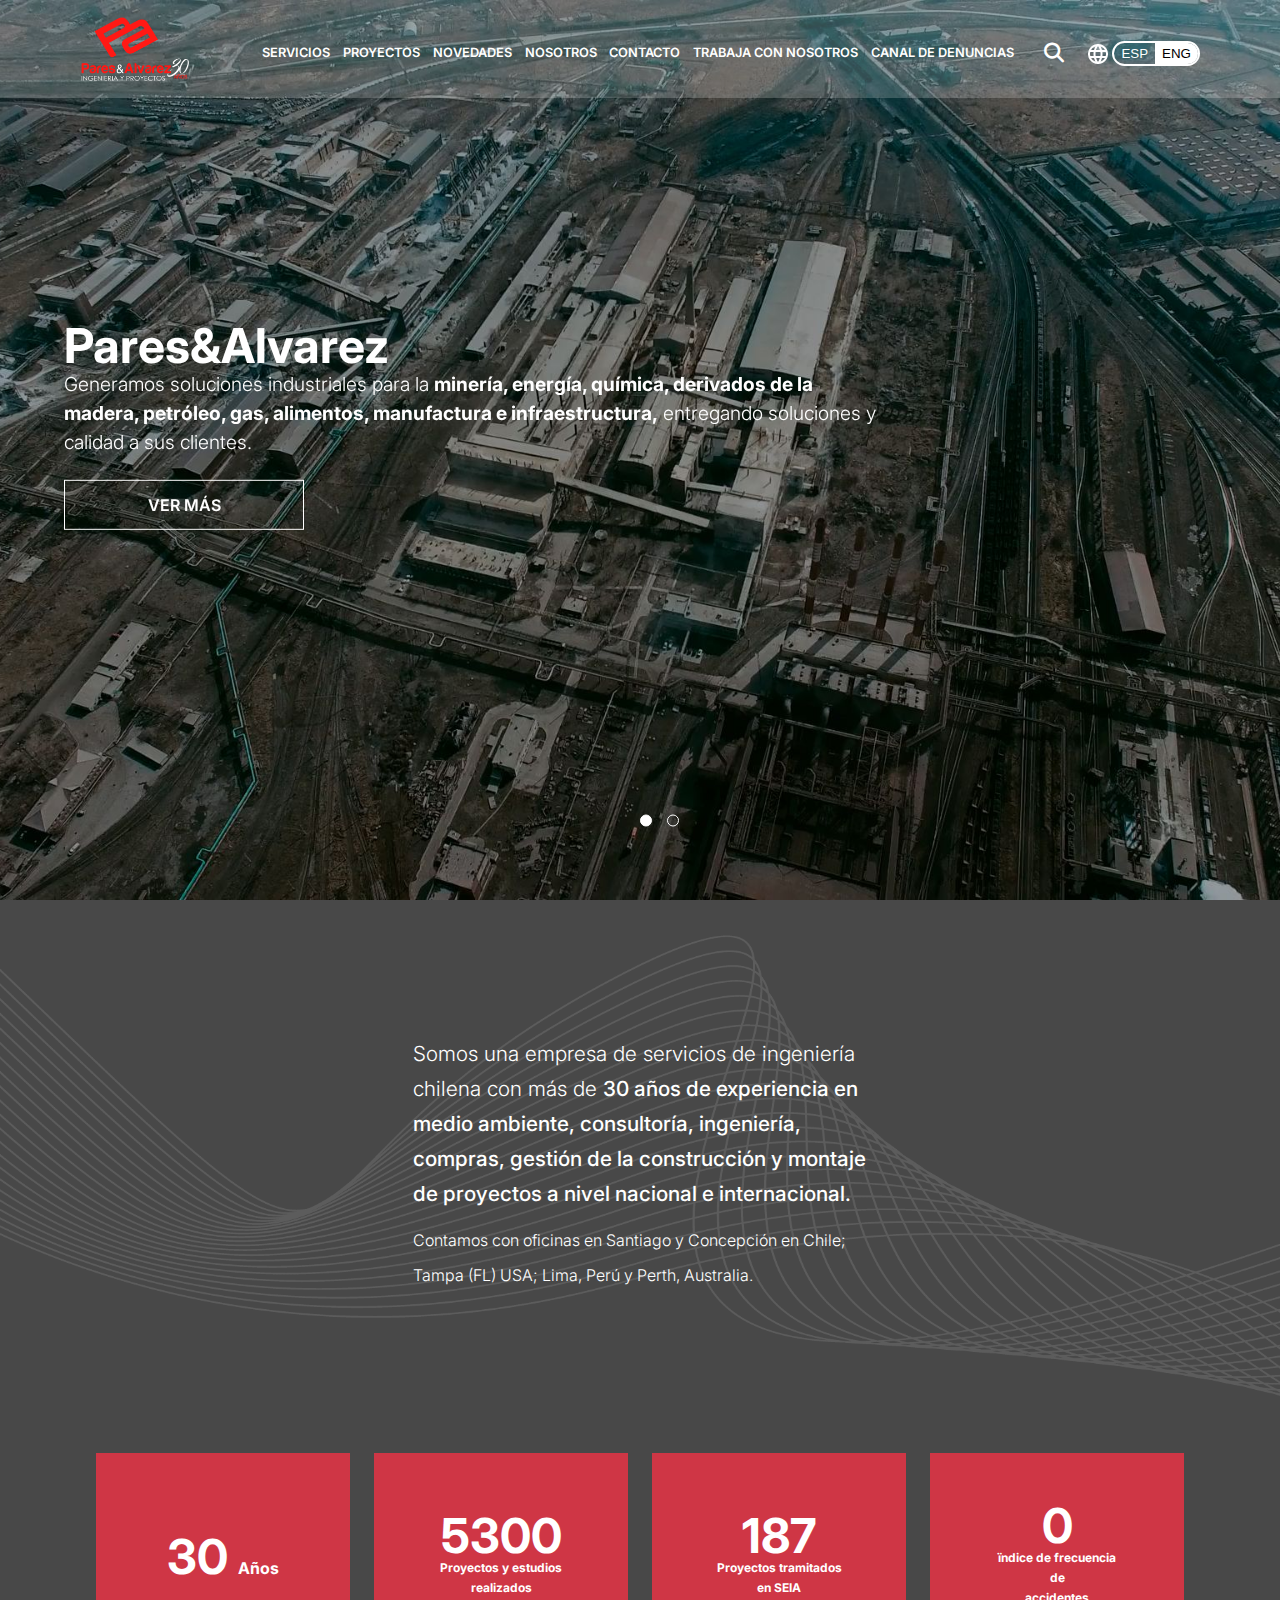
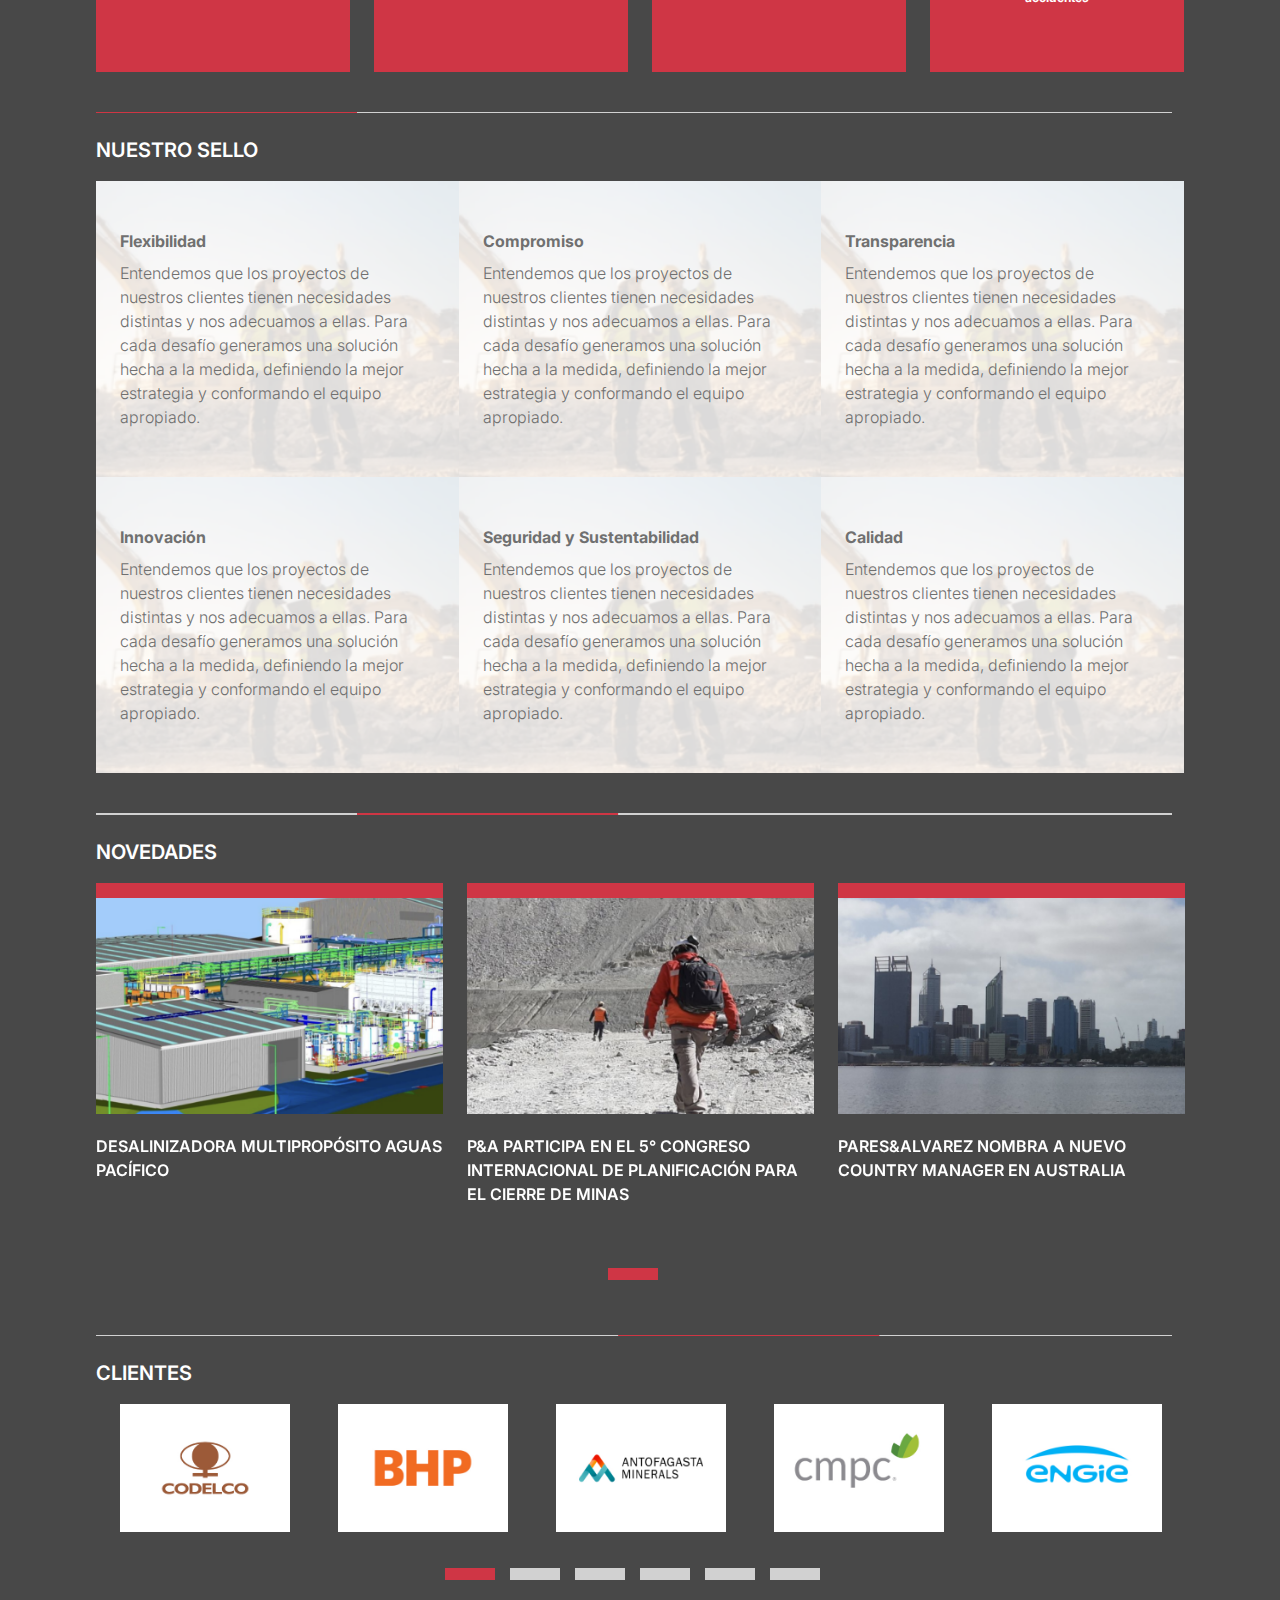
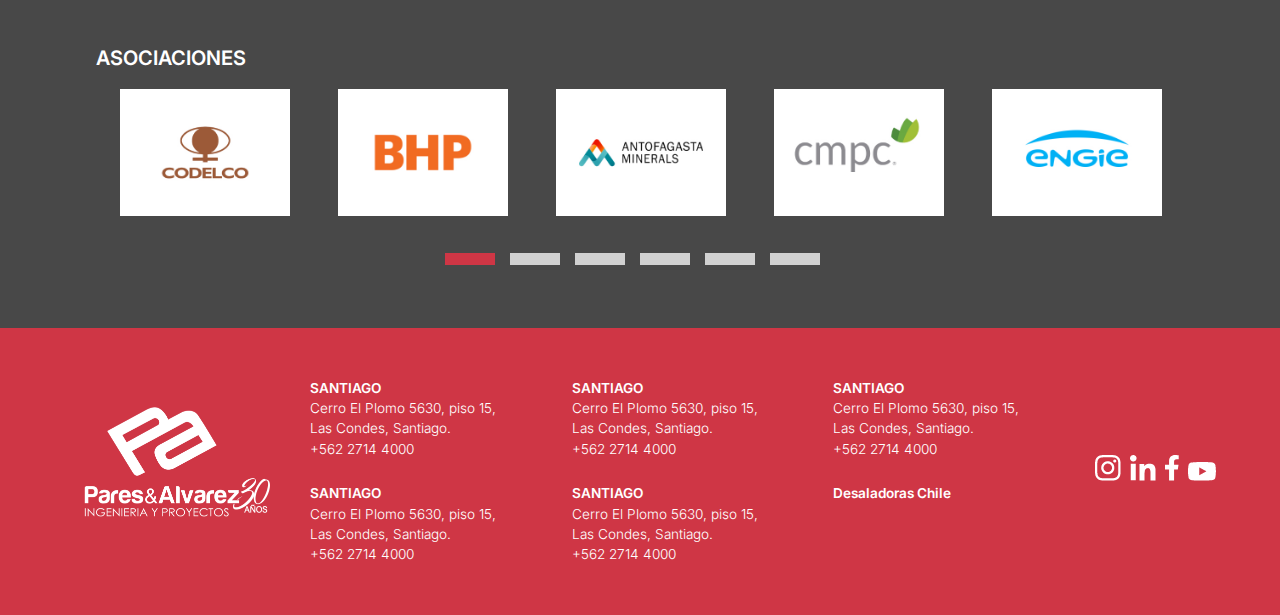
==== commit 951dc302: "actualizacion 3-10" ====
--- a/index.html
+++ b/index.html
@@ -18,6 +18,10 @@
 	<title>Pares&Alvarez</title>
 
 </head>
+<style>
+
+
+</style>
 <body>
 	<header class="cabecera-sitio pt-4 pb-2">
 		<div class="wrapper">
@@ -42,8 +46,40 @@
 								</ul>
 							</nav>
 						</div>
-						<div class="column rrss is-narrow">
-							<a href=""></a>
+						<div class="column is-narrow hidden-mobile">
+							<div class="search-container  is-relative">
+							    <button class="search-icon" onclick="toggleSearch()">
+							        <i class="fas fa-search fa-lg has-text-white is-size-5"></i>
+							    </button>
+							    <div class="search-input-wrapper">
+							        <!-- <input type="text" placeholder="Buscar" class="search-input" id="searchInput"> -->
+							        <div class="nv-nav-search" aria-label="search">
+							           <div class="form-wrap ">
+							              <form role="search" method="get" class="search-form" action="/">
+							                 <label>
+							                 </label>
+							                 <input type="search" class="search-field pl-2" aria-label="Search" placeholder="Buscar..." value="" name="s">
+							                 <button type="submit" class="search-submit button" aria-label="Search">
+							                    <span class="nv-search-icon-wrap">
+							                       <span class="nv-icon nv-search">
+							                          <svg width="15" height="15" viewBox="0 0 1792 1792" xmlns="http://www.w3.org/2000/svg">
+							                             <path d="M1216 832q0-185-131.5-316.5t-316.5-131.5-316.5 131.5-131.5 316.5 131.5 316.5 316.5 131.5 316.5-131.5 131.5-316.5zm512 832q0 52-38 90t-90 38q-54 0-90-38l-343-342q-179 124-399 124-143 0-273.5-55.5t-225-150-150-225-55.5-273.5 55.5-273.5 150-225 225-150 273.5-55.5 273.5 55.5 225 150 150 225 55.5 273.5q0 220-124 399l343 343q37 37 37 90z"></path>
+							                          </svg>
+							                       </span>
+							                    </span>
+							                 </button>
+							              </form>
+							           </div>
+							        </div>
+							    </div>
+							</div>
+						</div>
+						<div class="column is-narrow">
+							<img src="img/idioma.png" alt="" style="max-width: 20px;vertical-align: middle;">
+							<div class="language-toggle">
+								<button id="esp-btn" class="language-btn">ESP</button>
+								<button id="eng-btn" class="language-btn active">ENG</button>
+							</div>
 						</div>
 						<div class="column is-narrow is-hidden-tablet">
 							<a href="" class="btn-movil">
@@ -123,6 +159,7 @@
 	</div>
 	<div class="nuestro-sello">
 		<div class="wrap">
+			<img class="py-4" src="img/linea1.png" alt="">
 			<p class="titulo-seccion is-size-5 mb-4">NUESTRO SELLO</p>
 			<div class="columns is-multiline is-gapless">
 				<div class="column is-4 bg-sello">
@@ -172,6 +209,7 @@
 	</div>
 	<div class="novedades mt-5">
 		<div class="wrap">
+			<img class="py-4" src="img/linea2.png" alt="">
 			<p class="titulo-seccion is-size-5 mb-4">NOVEDADES</p>
 			<div class="columns slider-novedades is-flex flex-direction-column">
 				<div class="column is-4">
@@ -235,6 +273,7 @@
 	</div>
 	<div class="clientes mt-5 is-relative">
 		<div class="wrap">
+			<img class="py-4" src="img/linea3.png" alt="">
 			<p class="titulo-seccion is-size-5 mb-4">CLIENTES</p>
 			<div class="slider-clientes">
 				<div class="item px-5">
--- a/css/main.css
+++ b/css/main.css
@@ -368,7 +368,13 @@
  }
  .cuadro-gris{
     background: #717171 ;
-    min-height: 200px;
+    min-height: 150px;
+ }
+ .cuadro-gris hr{
+    background: #8d8d8d;
+    width: 60px;
+    height: 1px;
+    margin: 0.5rem 0
  }
  .contenedor-persona{
     background: #ffffff;
@@ -431,6 +437,122 @@
 input.submit:hover{
     background: #8c3f46;
 }
+.clic{
+    position: absolute;
+    top: 50%;
+    left: 50%;
+    transform: translate(-50%, -50%);
+    font-weight: 600;
+    color: #ffffff;
+}
+.linea-tiempo{
+    display: none;
+}
+a.tiempo.active .clic,
+a.tiempo.active .img-linea{
+    display: none;
+}
+a.tiempo.active ~ .linea-tiempo{
+    display: block;
+} 
+.grid.proyectos .grid__item{
+    opacity: 0.6;
+    transition: all 0.3s ease;
+}
+.grid.proyectos .grid__item.active,
+.grid.proyectos .grid__item:hover{
+    opacity: 1;
+}
+.language-toggle {
+    display: inline-flex;
+    border: 2px solid #fff; /* Borde externo */
+    border-radius: 25px;
+    overflow: hidden;
+    background-color: transparent;
+}
+
+.language-btn {
+    padding: 3px 7px;
+    border: none;
+    background-color: transparent;
+    color: #fff;
+    font-weight: 500;
+    cursor: pointer;
+    outline: none;
+    transition: background-color 0.3s;
+}
+
+.language-btn.active {
+    background-color: #fff; /* Fondo blanco para el botón activo */
+    color: #000; /* Color del texto del botón activo */
+}
+.search-container {
+    position: relative;
+    display: inline-block;
+}
+
+.search-icon {
+    background: none;
+    border: none;
+    cursor: pointer;
+    font-size: 15px; /* Ajusta el tamaño del icono según tu diseño */
+}
+
+.search-input-wrapper {
+    position: absolute;
+    top: 40px;
+    right: 0;
+    display: none; /* Oculto por defecto */
+    z-index: 2;
+}
+
+.search-input {
+    padding: 8px;
+    border: 1px solid #ccc;
+    border-radius: 4px;
+    width: 150px; /* Ajusta el ancho del input */
+    outline: none;
+}
+        .form-wrap{
+            border: 1px solid #979696;
+    border-radius: 5px;
+        }
+        .nv-nav-search {
+    display: flex;
+    align-items: center;
+    right: auto;
+    left: 0;
+    top: 100%;
+        background-color:#ffffff;
+        opacity: 1;
+    visibility: visible;
+    padding: 10px;
+}
+.search-form {
+    display: flex;
+    max-width: 100%;
+    line-height: 1;
+}
+.search-field {
+    width: 200px;
+    border: none;
+    border-radius: 5px;
+}
+input.search-field:focus-visible {
+    outline: none;
+    border: none;
+    box-shadow: none;
+}
+.search-form .search-submit {
+    display: flex;
+    justify-content: center;
+    align-items: center;
+    min-width: 45px;
+    z-index: 1;
+    border-radius: 5px;
+    border: 0;
+    position: relative;
+}
 @media (max-width: 768px) {
     .contenido-home h2{
         font-size: 1.1em;
--- a/css/menu.css
+++ b/css/menu.css
@@ -12,8 +12,11 @@
 }
 .wrapper {
     padding: 0 1em;
-    max-width: 85%;
+    max-width: 90%;
     margin: 0 auto;
+}
+header.cabecera-sitio .logo a img{
+    max-width: 150px;
 }
 .cabecera-sitio .menus {
     padding: 1em 0
@@ -50,7 +53,7 @@
     font-family: Inter;
     font-size: 0.9em;
     font-weight: 600;
-
+    transition: all 0.3s ease;
 }
 
 .cabecera-sitio .menu-top .icon {
@@ -119,6 +122,17 @@
     top: -1px;
     transform: rotate(135deg);
 }
+@media(max-width: 1366px) {
+    .cabecera-sitio .menu li {
+        padding: 0 !important;
+        a{
+            font-size: 0.8em;
+        }
+    }
+    header.cabecera-sitio .logo a img {
+        max-width: 110px;
+    }
+}
 @media(max-width: 768px) {
 
     ul.sub-menu {
